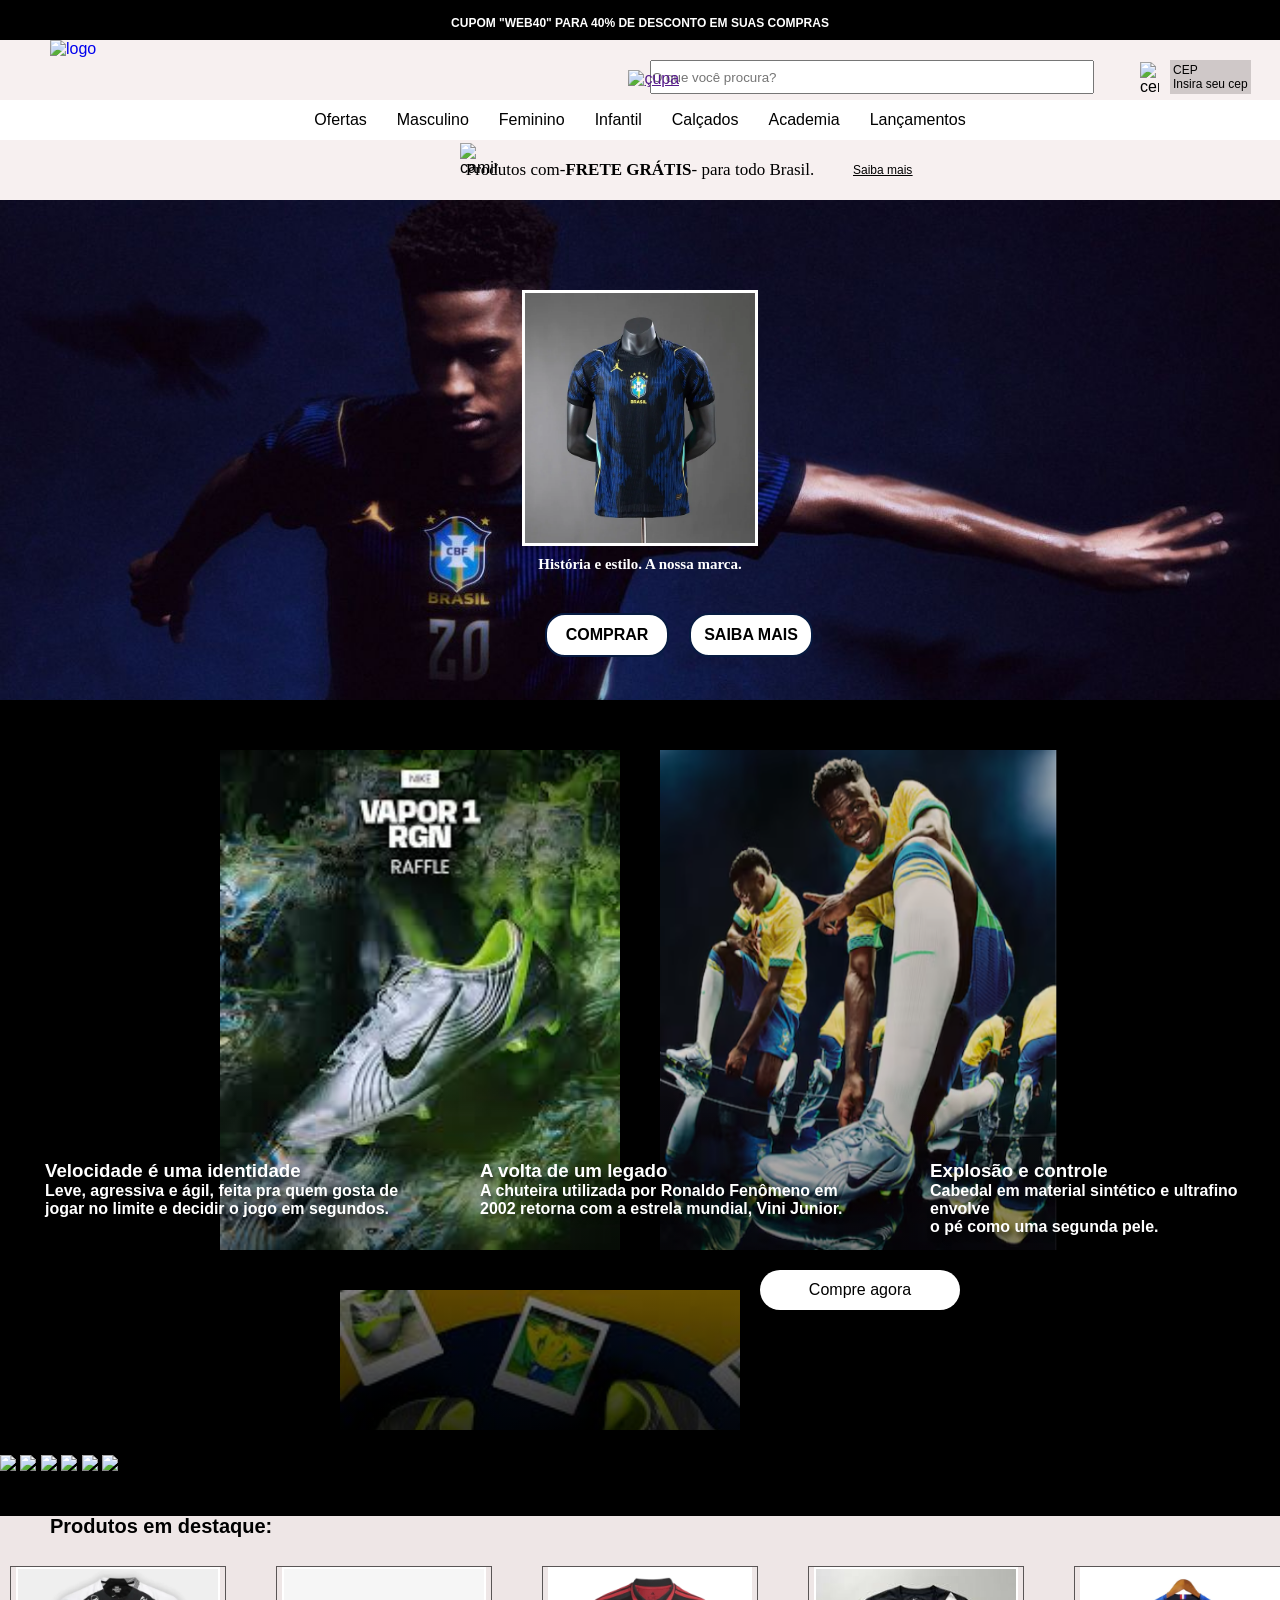
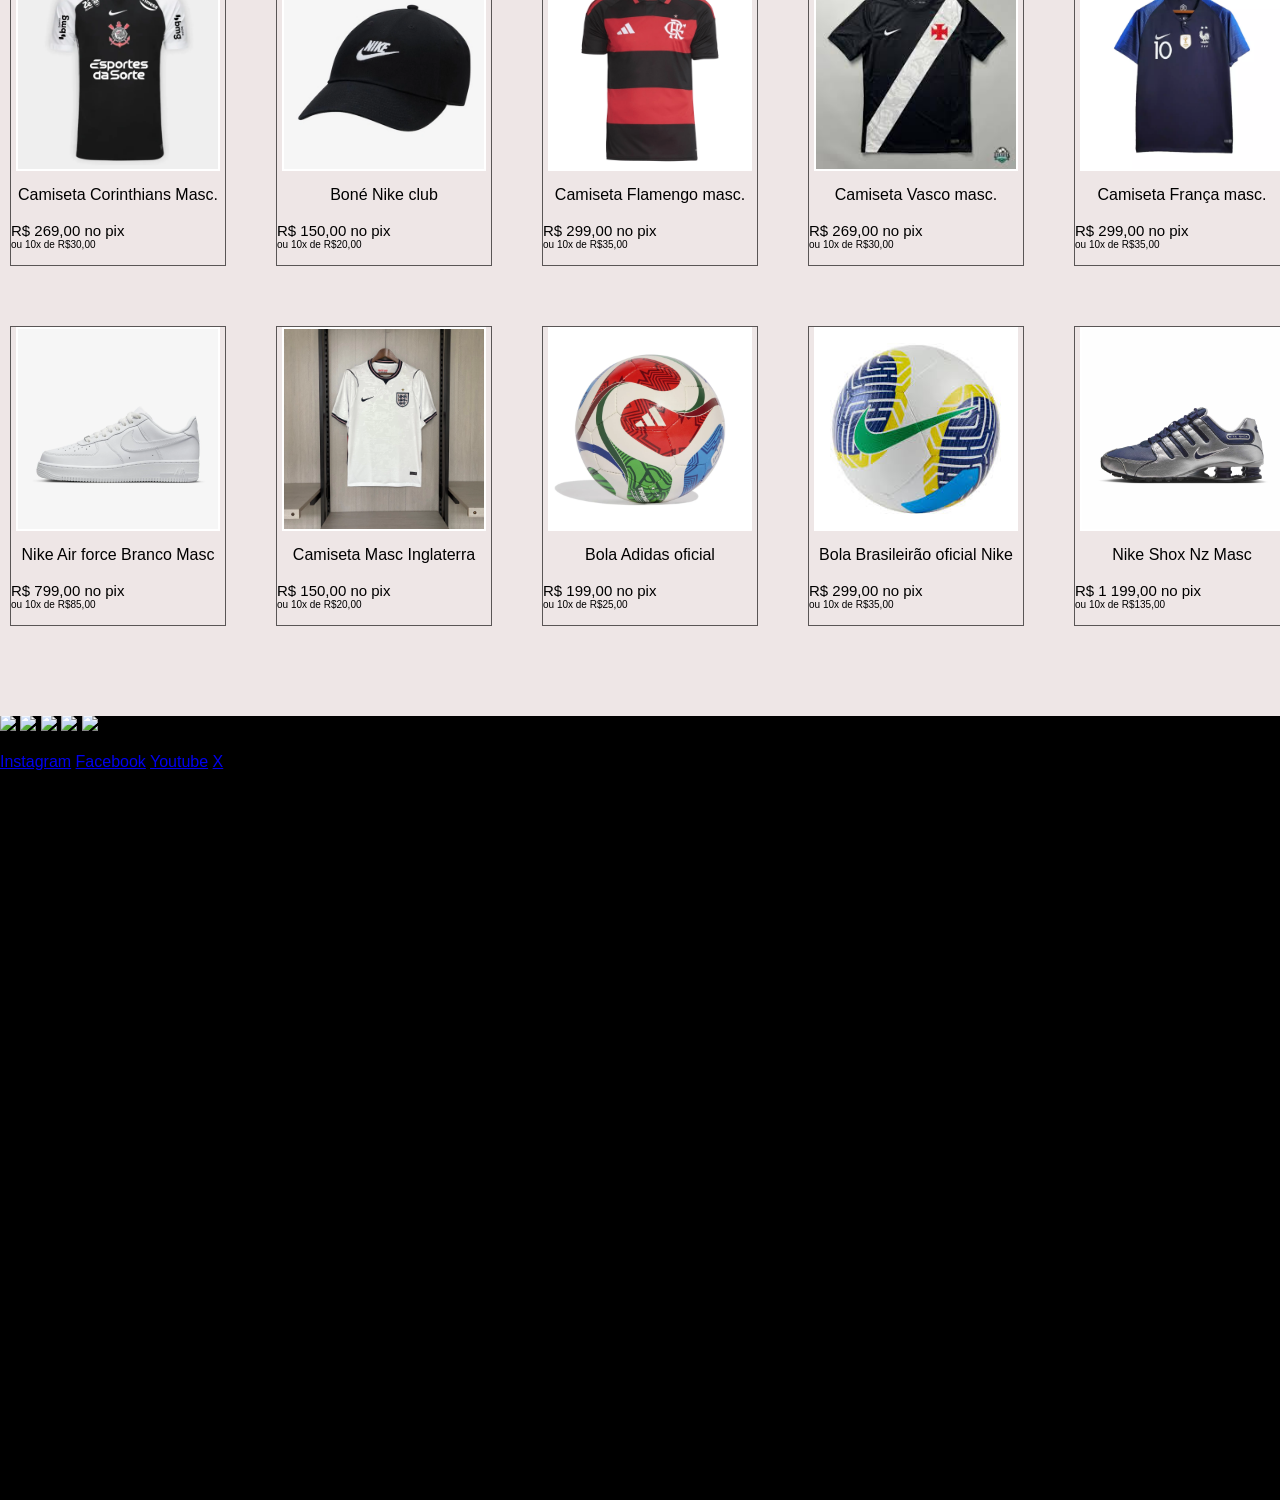
==== index.html @ 7b2856ed "index" ====
<!DOCTYPE html>
<html lang="pt-br">

<head>
    <meta charset="UTF-8">
    <meta name="viewport" content="width=device-width, initial-scale=1.0">
    <title>Loja.com</title>
    <link rel="stylesheet" href="css/menu.css">
    <link rel="shortcut icon" href="imagens/logomarca.png" type="image/png">
</head>

<body>
    <header>
        <div class="cabecalhopreto">
            <div class="cupom">
                <h1><b>CUPOM "WEB40" PARA 40% DE DESCONTO EM SUAS COMPRAS</b></h1>
            </div>

        </div>
        <div class="cabecalhobranco">
            <a href="menu.html"><img class="logo" src="imagens/logomarca_semfundo.png" alt="logo"></a>
            <input class="pesquisa" type="email" placeholder="O que você procura?" maxlength="30" required
                autocomplete="off">
            <a class="lupapesquisa" href="" target="_blank"><img class="lupa" src="../Site__Nike.html/imagens/lupa.png"
                    alt="çupa"></a>
            <img class="cep" src="../Site__Nike.html/imagens/localização.png" alt="cep">
            <div class="cep1">
                <p><a class="cep2" href="#" target=_blank>CEP</a></p>
                <p><a class="cep2" href="#" target=_blank>Insira seu cep</a></p>
            </div>
            <a href="#"><img class="brasil" src="../Site__Nike.html/imagens/brasilflag.png" alt="Brasilflag"></a>

        </div>
        <div class="menu">
            <div><a class="link1" href="#" target="_blank">Ofertas</a></div>
            <div><a class="link1" href="#" target="_blank">Masculino</a></div>
            <div><a class="link1" href="#" target="_blank">Feminino</a></div>
            <div><a class="link1" href="#" target="_blank">Infantil</a></div>
            <div><a class="link1" href="#" target="_blank">Calçados</a></div>
            <div><a class="link1" href="#" target="_blank">Academia</a></div>
            <div><a class="link1" href="#" target="_blank">Lançamentos</a></div>
        </div>
        <div class="publicidade">
            <img class="caminhao" src="../Site__Nike.html/imagens/caminhao.png" alt="caminhao">
            <div class="frete">Produtos com- <b>FRETE GRÁTIS</b>- para todo Brasil.</div>
            <div class="saibamais"><a class="saibamais1" href="#" target="_blank"><ins>Saiba mais</ins></a></div>
        </div>


    </header>

    <main class="meio">
        <div class="banner">
            <img class="camisabanner" src="imagens/camizaazul3.webp" alt="camisa azul">
            <div class="bannertexto"><b>História e estilo. A nossa marca.</b></div>
            <div class="capitalismo">
                <div class="comprar"><a class="linkcapitalismo" href="#" target="_blank"><b>COMPRAR</b></a></div>
                <div class="comprar"><a class="linkcapitalismo" href="#" target="_blank"><b>SAIBA MAIS</b></a></div>
            </div>
        </div>


        <div class="carrosel">
            <img class="chuteira" src="imagens/chuteira2.jfif">
            <div class="texto0">
                <h3><b>Velocidade é uma identidade</b></h3>
                <p><b>Leve, agressiva e ágil, feita pra quem gosta de</b></p>
                <p><b>jogar no limite e decidir o jogo em segundos.</b></p>
            </div>
            <img class="chuteira" src="imagens/chuteira1.png">
            <div class="texto1">
                <h3><b>A volta de um legado</b></h1>
                    <p><b>A chuteira utilizada por Ronaldo Fenômeno
                            em</b></p>
                    <p><b>2002 retorna com a estrela mundial, Vini Junior.</b></p>
            </div>
            <img class="chuteira" src="imagens/chuteira4.jfif"></img>
            <div class="texto2">
                <h3><b>Explosão e controle</b></h3>
                <p><b>Cabedal em material sintético e ultrafino envolve</b></p>
                <p><b>o pé como uma segunda pele.</b></p>
            </div>
            <a href="#">Compre agora</a>
        </div>
        <br>
        <p></p>
        <p></p>

        <div class="marcas">
            <h1><b>Suas marcas favoritas</b></h1>
            <div class="marcascarrosel">
                <a href="#"><img class="marca" src ="imagens/logopretonike.jpg"></a>
                <a href="#"><img class="marca" src = "imagens/logopretoadidas.png"></a>
                <a href="#"><img class="marca" src="imagens/logopretopuma.png"></a>
                <a href="#"><img class="marca" src="imagens/logopretonb.jpg"></a>
                <a href="#"><img class="marca" src ="imagens/logopretomizuno.jpg"></a>
                <a href="#"><img class="marca" src="imagens/logopretovans.webp"></a>
            </div>

        </div>
    


        <h4 class="h4">Produtos em destaque:</h4>c

        <div class="produtos">
            <div class="cartao1">
                <a href=#><img class="produtos1" src="imagens/timaaaaaaao.webp"></a>
                <p align="center">Camiseta Corinthians Masc.</p>
                <br>
                <p style="font-size:15px;"> R$ 269,00 no pix</p>
                <p style="font-size:10px;"> ou 10x de R$30,00</p>
            </div>
            <div class="cartao2">
                <a href="#"><img class="produtos1" src="imagens/bonenike.webp"></a>
                <p align="center">Boné Nike club</p>
                <br>
                <p style="font-size:15px;"> R$ 150,00 no pix</p>
                <p style="font-size:10px;"> ou 10x de R$20,00</p>
            </div>
            <div class="cartao3">
                <a href="#"><img class="produtos1" src="imagens/framengo.png"></a>
                <p align="center">Camiseta Flamengo masc.</p>
                <br>
                <p style="font-size:15px;"> R$ 299,00 no pix</p>
                <p style="font-size:10px;"> ou 10x de R$35,00</p>
            </div>
            <div class="cartao4">
                <a href="#"><img class="produtos1" src="imagens/vascooooo.jfif"></a>
                <p align="center">Camiseta Vasco masc.</p>
                <br>
                <p style="font-size:15px;"> R$ 269,00 no pix</p>
                <p style="font-size:10px;"> ou 10x de R$30,00</p>
            </div>
            <div class="cartao5">
                <a href="#"><img class="produtos1" src="imagens/camisafrança.webp"></a>
                <p align="center">Camiseta França masc.</p>
                <br>
                <p style="font-size:15px;"> R$ 299,00 no pix</p>
                <p style="font-size:10px;"> ou 10x de R$35,00</p>
            </div>
        </div>
        <div class="produtoss">
            <div class="cartao6">
                <a href="#"><img class="produtos1" src="imagens/airforcenike.webp"></a>
                <p align="center">Nike Air force Branco Masc</p>
                <br>
                <p style="font-size:15px;"> R$ 799,00 no pix</p>
                <p style="font-size:10px;"> ou 10x de R$85,00 </p>
            </div>
            <div class="cartao7">
                <a href="#"><img class="produtos1" src="imagens/camisainglaterra.webp"></a>
                <p align="center">Camiseta Masc Inglaterra</p>
                <br>
                <p style="font-size:15px;"> R$ 150,00 no pix</p>
                <p style="font-size:10px;"> ou 10x de R$20,00 </p>
            </div>
            <div class="cartao8">
                <a href="#"><img class="produtos1" src="imagens/bolacopa.webp"></a>
                <p align="center">Bola Adidas oficial</p>
                <br>
                <p style="font-size:15px;"> R$ 199,00 no pix</p>
                <p style="font-size:10px;"> ou 10x de R$25,00 </p>
            </div>
            <div class="cartao9">
                <a href="#"><img class="produtos1" src="imagens/boladanike.jfif"></a>
                <p align="center">Bola Brasileirão oficial Nike</p>
                <br>
                <p style="font-size:15px;"> R$ 299,00 no pix</p>
                <p style="font-size:10px;"> ou 10x de R$35,00 </p>
            </div>
            <div class="cartao10">
                <a href="#"><img class="produtos1" src="imagens/nikeshoxnz.avif"></a>
                <p align="center">Nike Shox Nz Masc</p>
                <br>
                <p style="font-size:15px;"> R$ 1 199,00 no pix</p>
                <p style="font-size:10px;"> ou 10x de R$135,00 </p>
            </div>
        </div>
    </main>
    <footer class="rodape">
        <div class="suporte">
            <h3>Suporte</h3>
            <h5>Dúvidas gerais</h5>
            <h5>Devoluções</h5>
            <h5>Acompanhe seu pedido</h5>
            <h5>Fale conosco</h5>
            <h5>Mapa do site</h5>
        </div>
        <div class="cartoes">
            <h4>Formas de pagamento</h4>
            <div class="bandeiras">
                <img class="bandeira" src="https://assets.b9.com.br/wp-content/uploads/2019/01/mastercard-2019.jpg">
                <img class="bandeira" src="https://www.mobills.com.br/blog/wp-content/uploads/2022/06/logo-da-bandeira-visa.jpg">
                <img class="bandeira" src="https://media.elo.com.br/strapi-hml/monochromatic_brand_black_desk_0fb338e43a.png">
                <img class="bandeira" src="https://upload.wikimedia.org/wikipedia/commons/8/89/Hipercard_logo.svg">
                <img class="bandeira" src="https://www.maquinadecartao.com/img/1/pix-logo-bandeira-de-maquininha-de-cartao-david-tech.webp">
            </div>
            <div class="sociais">
                <h4>Nos acompanhe!</h4>
                <a href="#" target="_blank">Instagram</a>
                <a href="#" target="_blank">Facebook</a>
                <a href="#" target="_blank">Youtube</a>
                <a href="#" target="_blank">X</a>
            </div>
        </div>
    </footer>
    <script src="js/menu.js"></script>
</body>

</html>
---- css/menu.css ----
*{
    margin:0px;
    padding:0px;
    box-sizing: 0px;
   }

body {
    font-family: Arial, Helvetica, sans-serif;
    overflow-x: hidden;
    
}
@media screen and (min-width:600px){
    .cabecalhopreto{
    position: relative;
    background-color: black;
    height: 40px;
}
.cupom{
    position: relative;
    color: white;
    font-size: 6px;
    display: flex;
    align-items: center;
    justify-content: center;
    top:15.5px

    
}
.cabecalhobranco{
    position: relative;
    background-color: rgb(247, 240, 240);
    height: 60px;
}
.logo {
    position: absolute;
    width:5%;
    height:120%;
    left:50px;
}
.lupa{
    position:relative;
    width: 1%;
    height:25%;
    top:22px;
    left:180px;
}
.pesquisa{
    position: relative;
    left:650px;
    height: 30px;
    width: 440px;
    top:20px;
    
}
.cep{
    position:absolute;
    width: 1.5%;
    height:50%;
    left:1140px;
    top:22px;
}
.cep1{
    position:absolute;
    font-size:12px;
    left:1170px;
    top:20px;
    padding: 3px;
    background-color:rgb(207, 200, 200);
}
.cep2{
    color:black;
    text-decoration: none;
}
.cep2:hover{
    color:red
}
.brasil{
    position: absolute;
    width: 2%;
    height: 30%;
    left:1300px;
    top:25px;

}
.pesquisa1{
    position: relative;
    left:490px;
    top:20px;
    text-decoration: none;
    color:gray;
}
.menu{
    position: relative;
    background-color: white;
    height:40px;
    display: flex;
    flex-direction: row;
    flex-wrap: wrap;
    justify-content: center;
    align-items: center;
}
.link1{
    margin: 10px;
    padding: 5px;
    
    color: black;
    text-decoration: none;

}
.link1:hover{
    background-color: rgb(204, 193, 193);
    color:rgb(245, 9, 9)


}
.publicidade{
    position: relative;
    background-color: rgb(247, 240, 240);
    height:60px;  
    
}
.caminhao{
    position: absolute;
    width: 3%;
    height:90%;
    left: 460px;
    top:3px
}
.frete{
    position: relative;
    display: flex;
    justify-content: center;
    align-items: center;
    font-size:17px;
    font-family: 'Times New Roman', Times, serif;
    top:20px;
}
.saibamais{
    position: relative;
    left:853px;
    top:3px;
    font-size:12px;
    color: black;
}
.saibamais1{
    color:black;
}
.meio{
    background-color: black;
    position: relative;
    height:2000px;
}
.banner{
    position: relative;
    height: 500px;
    background-image: url("../imagens/camisa.jfif");
    background-repeat: no-repeat;
    background-size: cover;
    background-attachment: inherit;
}
.camisabanner{
    position: relative;
    width: 18%;
    height:50%;
    display: flex;
    margin: 0% auto;
    justify-content: center;
    align-items: center;
    top:90px;
    border: 3px solid rgb(255, 255, 255);

}
.bannertexto{
    position: relative;
    margin: 0% auto;
    color: white;
    font-family:'Times New Roman', Times, serif;
    display: flex;
    justify-content: center;
    align-items: center;
    font-size: 15px;
    top:100px;
}
.capitalismo{
    display: flex;
    flex-direction: row;
}
.comprar{
    position: relative;
    background-color: white;
    width: 100px;
    height:20px;
    padding: 10px;
    margin: 10px;
    left:535px;
    top:130px;
    display:flex;
    flex-direction: row;
    align-items: center;
    justify-content: center;
    border:2px solid rgb(7, 27, 65);
    border-radius: 20px;

}
.linkcapitalismo{
    text-decoration: none;
    color:black
}
.linkcapitalismo:hover {
    color: blue;
}
.rodape{
    height:900px;
    background-color: black;
}
.carrosel{
    position: relative;
    display: flex;
    flex-wrap: wrap;
    justify-content: center;
    top:30px;
    background-color: rgb(0, 0, 0);
    overflow: hidden;
    height:700px;
    
}
.chuteira{
    position: relative;
    width:400px;
    height:500px;
    margin:20px;
    display: block;
}
.carrosel a{
    position: relative;
    display: flex;
    justify-content: center;
    background-color: white;
    z-index: 2;
    color:black;
    border-radius: 20px;
    align-items: center;
    border: 10px;
    height:40px;
    text-decoration: none;
    width:200px;
}
.carrosel a:hover{
    color:blue;
    align-items: center;
}
.carrosel::after{
    content: "";
    position: absolute;
    left: 0;
    bottom: 0;
    width: 100%;
    height:50%;
    background: linear-gradient(
        to top,
        rgba(0,0,0,0.8),
        rgba(0,0,0,0)

    );
    z-index: 1;
}
   
.texto0{
    position: absolute;
    left:45px;
    top:430px;
    color:white;
    text-shadow: 2px 5px 5px rgba(0,0,0,0.7);
    z-index: 2;
}

.texto1{
    position: absolute;
    left:480px;
    top:430px;
    color: white;
    text-shadow: 2px 5px 5px rgba(0, 0, 0, 0.7);
    z-index: 2;
}
.texto2{
    position: absolute;
    left:930px;
    top:430px;
    color:white;
    text-shadow: 2px 5px 5px rgba(0,0,0,0.7);
    z-index: 2;
}
.produtos{
    background-color: rgb(238, 230, 230);
    position: relative;
    color: rgb(0, 0, 0);
    height: 400px;
}
.produtos{
    position: relative;
    display: flex;
    flex-wrap: wrap;
    justify-content: center;
    overflow: hidden;
}
.cartao1{
    position: relative;
    top:50px;
    border:1px solid rgb(90, 86, 86);
    height:300px;
    padding-top: 5px;
    margin-top: 0;
    box-sizing: border-box;
    left:-90px;
}
.produtos1{
    position: relative;
    display: block;
    width:200px;
    height:200px;
    margin:30px;
    top:-10px;
    border:2px solid white;
    margin: 5px;
}

.cartao2{
    position: relative;
    top:50px;
    border:1px solid rgb(90, 86, 86);
    height:300px;
    padding-top: 5px;
    margin-top: 0;
    box-sizing: border-box;
    left:-40px;
}

.cartao3{
    position: relative;
    top:50px;
    border:1px solid rgb(90, 86, 86);
    height:300px;
    padding-top: 5px;
    margin-top: 0;
    box-sizing: border-box;
    left:10px;
}

.cartao4{
    position: relative;
    top:50px;
    border:1px solid rgb(90, 86, 86);
    height:300px;
    padding-top: 5px;
    margin-top: 0;
    box-sizing: border-box;
    left:60px;
}

}
.cartao5{
    position: relative;
    top:50px;
    border:1px solid rgb(90, 86, 86);
    height:300px;
    padding-top: 5px;
    margin-top: 0;
    box-sizing: border-box;
    left:110px;
}

.produtoss{
    background-color: rgb(238, 230, 230);
    position: relative;
    color: rgb(0, 0, 0);
    height: 400px;
}
.produtoss{
    position: relative;
    display: flex;
    flex-wrap: wrap;
    justify-content: center;
    overflow: hidden;
}
.cartao6{
    position: relative;
    top:470px;
    border:1px solid rgb(90, 86, 86);
    height:300px;
    padding-top: 5px;
    margin-top: 0;
    box-sizing: border-box;
    left:-90px;
    top:10px;
}
.cartao7{
    position: relative;
    top:470px;
    border:1px solid rgb(90, 86, 86);
    height:300px;
    padding-top: 5px;
    margin-top: 0;
    box-sizing: border-box;
    left:-40px;
    top:10px;
}
.cartao8{
    position: relative;
    top:470px;
    border:1px solid rgb(90, 86, 86);
    height:300px;
    padding-top: 5px;
    margin-top: 0;
    box-sizing: border-box;
    left:10px;
    top:10px;
}
.cartao9{
    position: relative;
    top:470px;
    border:1px solid rgb(90, 86, 86);
    height:300px;
    padding-top: 5px;
    margin-top: 0;
    box-sizing: border-box;
    left:60px;
    top:10px;
}
.cartao10{
    position: relative;
    top:470px;
    border:1px solid rgb(90, 86, 86);
    height:300px;
    padding-top: 5px;
    margin-top: 0;
    box-sizing: border-box;
    left:110px;
    top:10px;
}


.h4{
    color:rgb(0, 0, 0);
    position: relative;
    left:50px;
    top:40px;
    z-index: 2;
    font-family: Arial, Helvetica, sans-serif;
    font-size:20px;
}
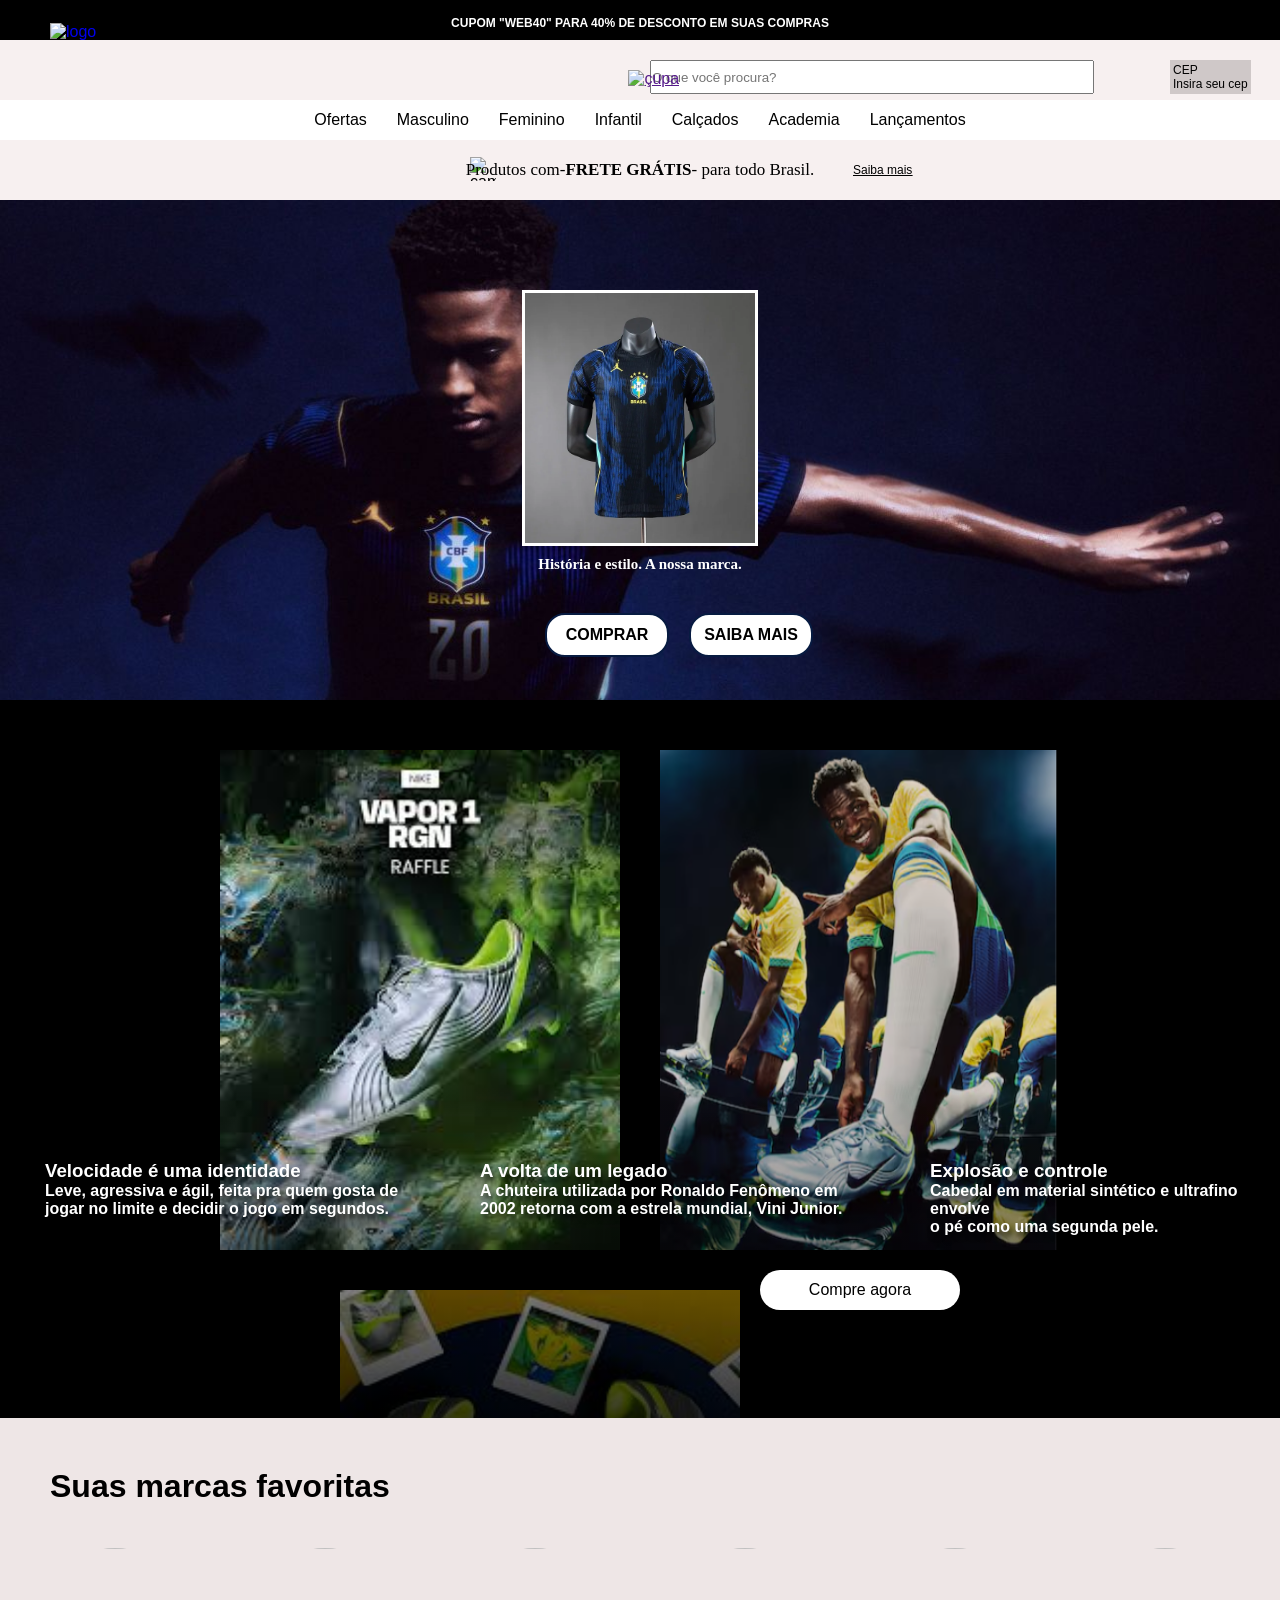
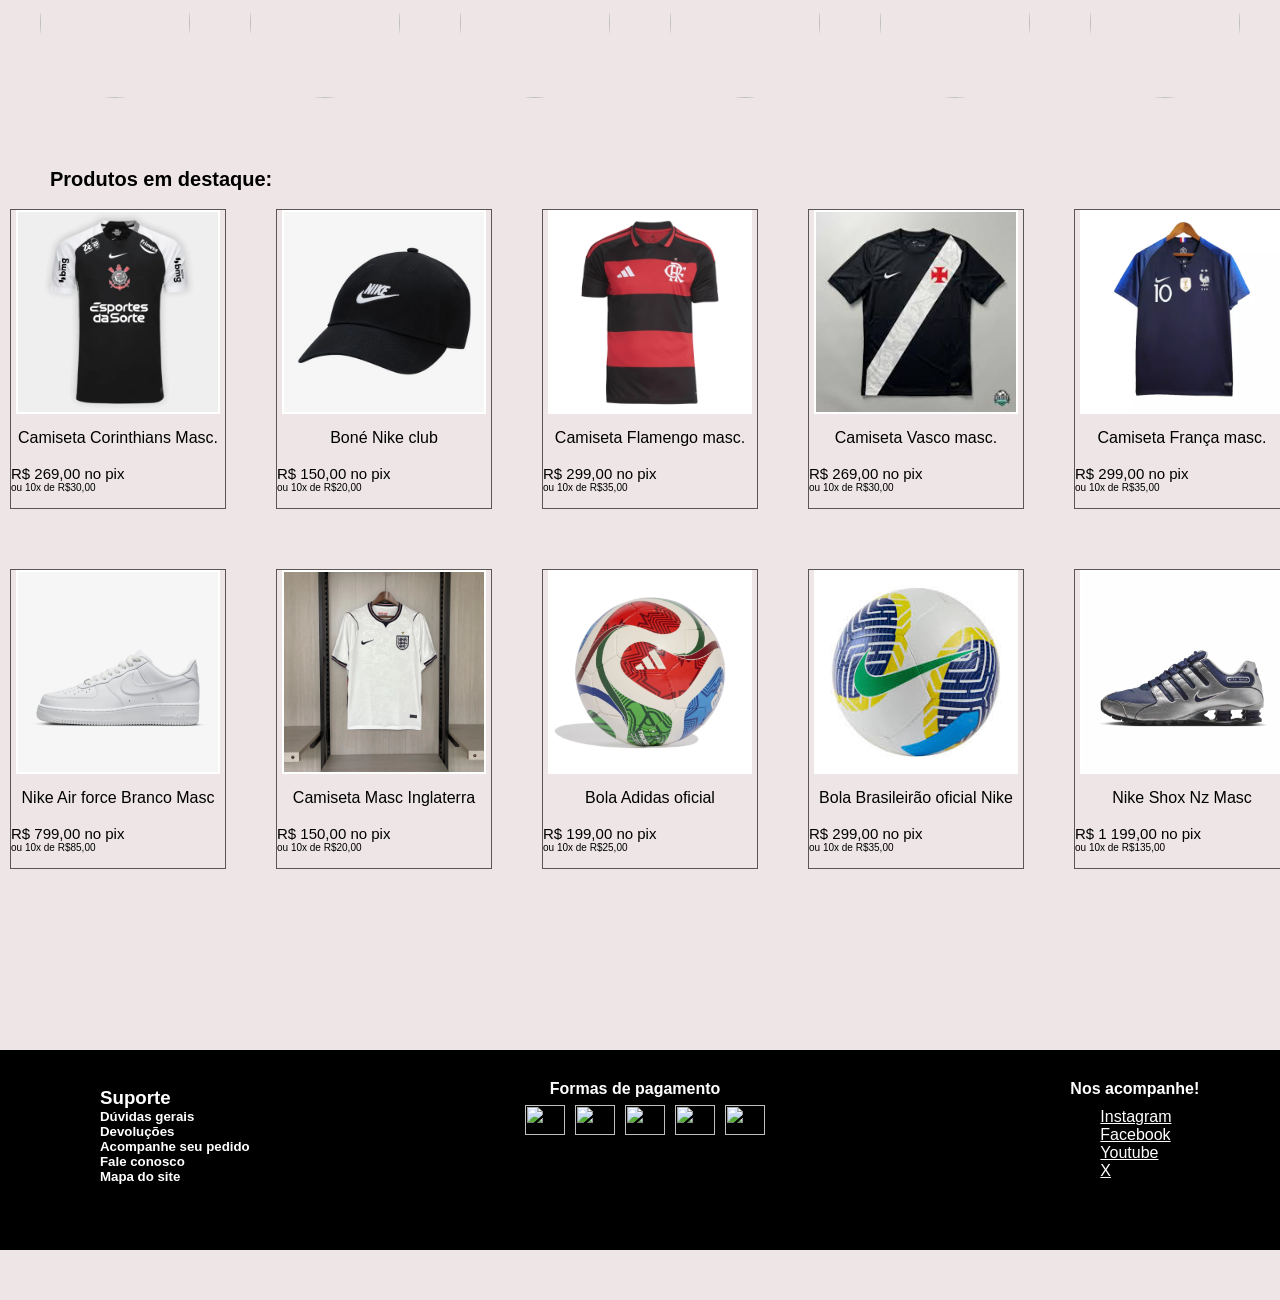
==== commit 7608670b: "finalizações" ====
--- a/index.html
+++ b/index.html
@@ -21,14 +21,14 @@
             <a href="menu.html"><img class="logo" src="imagens/logomarca_semfundo.png" alt="logo"></a>
             <input class="pesquisa" type="email" placeholder="O que você procura?" maxlength="30" required
                 autocomplete="off">
-            <a class="lupapesquisa" href="" target="_blank"><img class="lupa" src="../Site__Nike.html/imagens/lupa.png"
+            <a class="lupapesquisa" href="" target="_blank"><img class="lupa" src="https://cdn-icons-png.flaticon.com/512/3183/3183361.png"
                     alt="çupa"></a>
-            <img class="cep" src="../Site__Nike.html/imagens/localização.png" alt="cep">
+            
             <div class="cep1">
                 <p><a class="cep2" href="#" target=_blank>CEP</a></p>
                 <p><a class="cep2" href="#" target=_blank>Insira seu cep</a></p>
             </div>
-            <a href="#"><img class="brasil" src="../Site__Nike.html/imagens/brasilflag.png" alt="Brasilflag"></a>
+            <a href="#"><img class="brasil" src="https://cdn-icons-png.flaticon.com/512/2151/2151295.png" alt="Brasilflag"></a>
 
         </div>
         <div class="menu">
@@ -41,7 +41,7 @@
             <div><a class="link1" href="#" target="_blank">Lançamentos</a></div>
         </div>
         <div class="publicidade">
-            <img class="caminhao" src="../Site__Nike.html/imagens/caminhao.png" alt="caminhao">
+            <img class="caminhao" src="https://cdn-icons-png.flaticon.com/512/691/691038.png" alt="caminhao">
             <div class="frete">Produtos com- <b>FRETE GRÁTIS</b>- para todo Brasil.</div>
             <div class="saibamais"><a class="saibamais1" href="#" target="_blank"><ins>Saiba mais</ins></a></div>
         </div>
--- a/css/menu.css
+++ b/css/menu.css
@@ -7,6 +7,7 @@
 body {
     font-family: Arial, Helvetica, sans-serif;
     overflow-x: hidden;
+    background-color: rgb(238, 230, 230) ;
     
 }
 @media screen and (min-width:600px){
@@ -24,7 +25,6 @@
     justify-content: center;
     top:15.5px
 
-    
 }
 .cabecalhobranco{
     position: relative;
@@ -33,9 +33,10 @@
 }
 .logo {
     position: absolute;
-    width:5%;
-    height:120%;
+    width:9%;
+    height:160%;
     left:50px;
+    top:-17px;
 }
 .lupa{
     position:relative;
@@ -55,9 +56,9 @@
 .cep{
     position:absolute;
     width: 1.5%;
-    height:50%;
-    left:1140px;
-    top:22px;
+    height:36%;
+    left:1143px;
+    top:24px;
 }
 .cep1{
     position:absolute;
@@ -76,10 +77,10 @@
 }
 .brasil{
     position: absolute;
-    width: 2%;
-    height: 30%;
-    left:1300px;
-    top:25px;
+    width: 2.5%;
+    height: 60%;
+    left:1290px;
+    top:20px;
 
 }
 .pesquisa1{
@@ -121,10 +122,10 @@
 }
 .caminhao{
     position: absolute;
-    width: 3%;
-    height:90%;
-    left: 460px;
-    top:3px
+    width: 2%;
+    height:40%;
+    left: 470px;
+    top:17px
 }
 .frete{
     position: relative;
@@ -148,7 +149,7 @@
 .meio{
     background-color: black;
     position: relative;
-    height:2000px;
+    height:1450px;
 }
 .banner{
     position: relative;
@@ -209,10 +210,7 @@
 .linkcapitalismo:hover {
     color: blue;
 }
-.rodape{
-    height:900px;
-    background-color: black;
-}
+
 .carrosel{
     position: relative;
     display: flex;
@@ -290,11 +288,42 @@
     text-shadow: 2px 5px 5px rgba(0,0,0,0.7);
     z-index: 2;
 }
+.marcas{
+    position: relative;
+    height: 350px;
+    background-color: rgb(238, 230, 230);
+    z-index: 2;
+}
+.marcas h1{
+    position: absolute;
+    left:50px;
+    top:50px;
+    font-family: 'Gill Sans', 'Gill Sans MT', Calibri, 'Trebuchet MS', sans-serif;
+}
+.marcascarrosel{
+    position: relative;
+    display: flex;
+    justify-content: center;
+    align-items: center;
+    top:100px;
+}
+.marca{
+    width:150px;
+    height:150px;
+    margin:30px;
+    border-radius: 100px;
+}
+
+
+
+
+
 .produtos{
     background-color: rgb(238, 230, 230);
     position: relative;
     color: rgb(0, 0, 0);
     height: 400px;
+    top: -50px;
 }
 .produtos{
     position: relative;
@@ -381,6 +410,7 @@
     flex-wrap: wrap;
     justify-content: center;
     overflow: hidden;
+    top:-50px;
 }
 .cartao6{
     position: relative;
@@ -443,11 +473,63 @@
     color:rgb(0, 0, 0);
     position: relative;
     left:50px;
-    top:40px;
+    top:0px;
     z-index: 2;
     font-family: Arial, Helvetica, sans-serif;
     font-size:20px;
 }
-
+.rodape{
+    position: relative;
+    height:200px;
+    background-color: black;
+    top:1000px;
+    z-index: 3;
+    display: flex;
+}
+.suporte{
+    position: relative;
+    z-index: 3;
+    color: white;
+    top:37px;
+    left:100px;
+}
+.cartoes{
+    position: relative;
+    display: flex;
+    color:white
+}
+.cartoes h4{
+    position: relative;
+    left:400px;
+    top:30px;
+}
+.bandeiras{
+    position: relative;
+    display: flex;
+    left:200px;
+    top:50px;
+    
+
+
+}
+.bandeira{
+    
+    width: 40px;
+    height: 30px;
+    left:900px;
+    margin:5px;
+}
+.sociais{
+    position: relative;
+    left:100px;
+    color:white
+}
+.sociais a {
+    position: relative;
+    left:430px;
+    top:40px;
+    color:white;
+    display: block;
+}
 
    
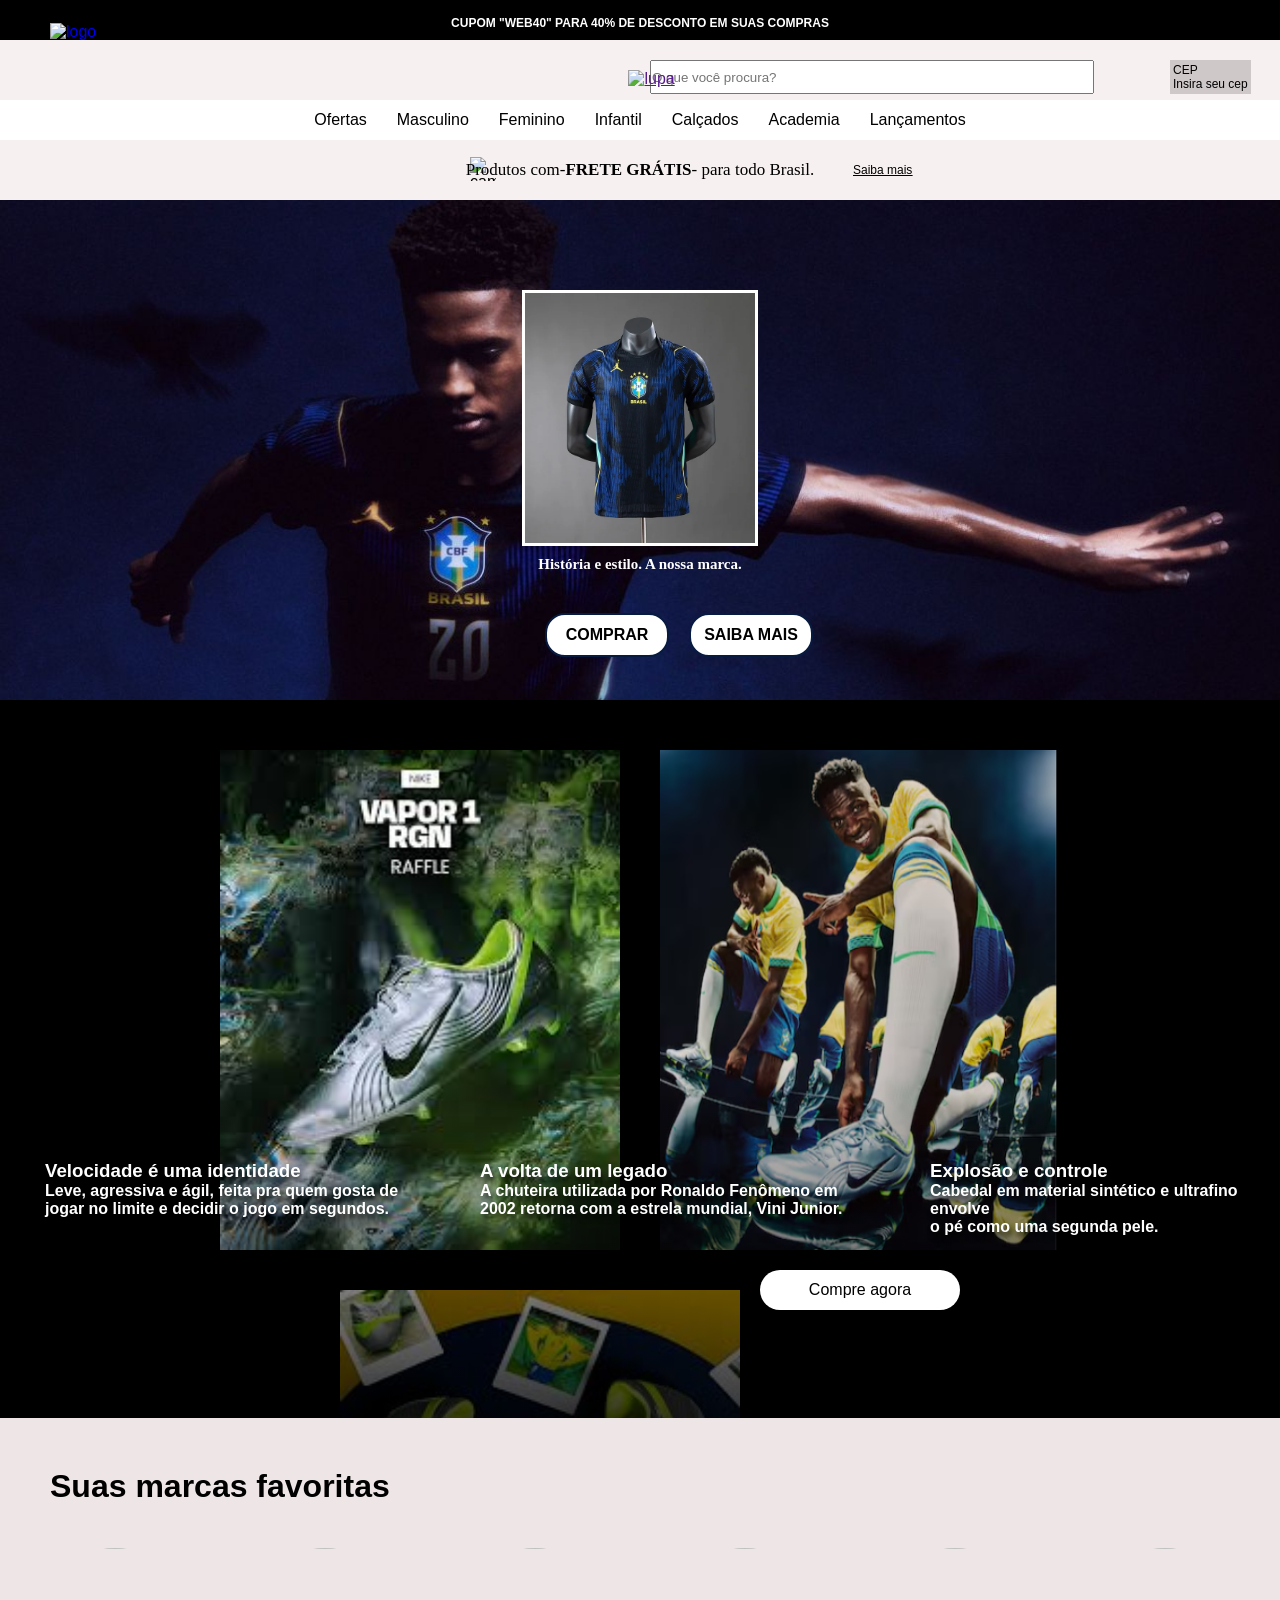
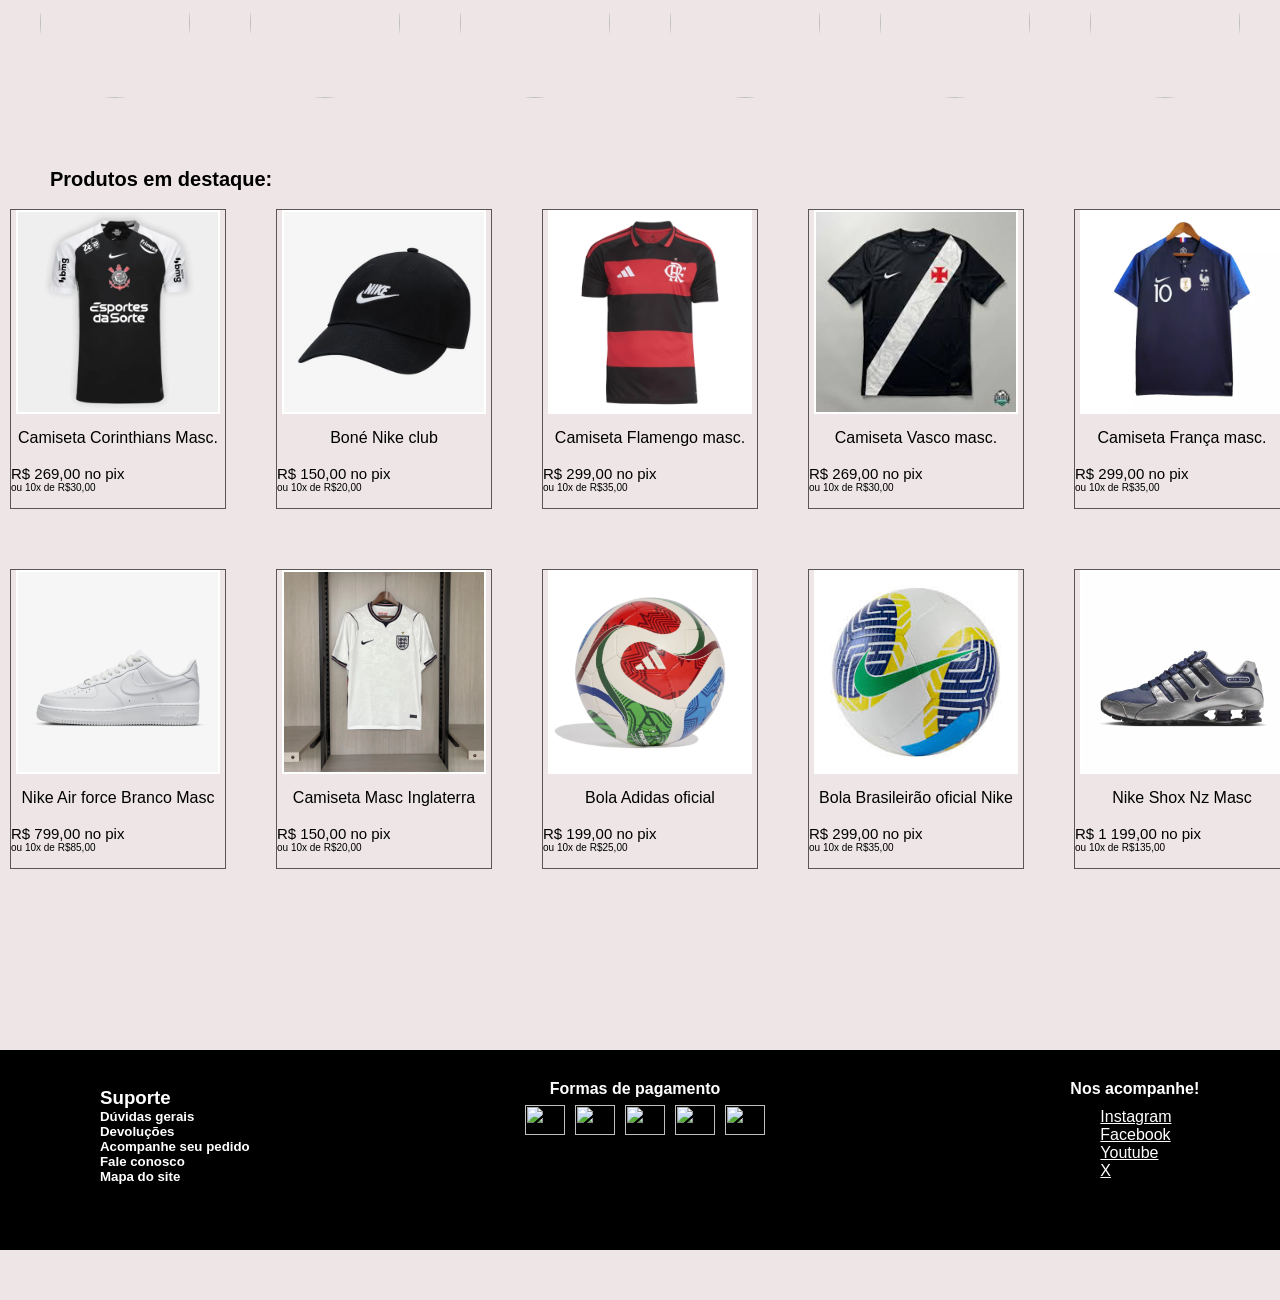
==== commit 2400044e: "ajustes android" ====
--- a/index.html
+++ b/index.html
@@ -20,9 +20,8 @@
         <div class="cabecalhobranco">
             <a href="menu.html"><img class="logo" src="imagens/logomarca_semfundo.png" alt="logo"></a>
             <input class="pesquisa" type="email" placeholder="O que você procura?" maxlength="30" required
-                autocomplete="off">
-            <a class="lupapesquisa" href="" target="_blank"><img class="lupa" src="https://cdn-icons-png.flaticon.com/512/3183/3183361.png"
-                    alt="çupa"></a>
+            autocomplete="off">
+            <a class="lupapesquisa" href="" target="_blank"><img class="lupa" src="https://cdn-icons-png.flaticon.com/512/3183/3183361.png" alt="lupa"></a>
             
             <div class="cep1">
                 <p><a class="cep2" href="#" target=_blank>CEP</a></p>
--- a/css/menu.css
+++ b/css/menu.css
@@ -532,4 +532,545 @@
     display: block;
 }
 
+
+@media screen and (max-width:450px){
+    body{
+        
+    }
+    .cabecalhopreto{
+    position: relative;
+    background-color: black;
+    height: 25px;
+}
+.cupom{
+    position: relative;
+    color: white;
+    font-size: 3px;
+    display: flex;
+    align-items: center;
+    justify-content: center;
+    top:9.5px
+
+}
+.cabecalhobranco{
+    position: relative;
+    background-color: rgb(247, 240, 240);
+    height: 50px;
+    width:12px;
+    
+}
+.logo {
+    position: relative;
+    width:60px;
+    height:100px;
+    left:0px;
+    top:-25px;
+    z-index: 3;
+}
+.lupapesquisa{
+    position:relative;
+    width: 1%;
+    height:5%;
+    top:-105px;
+    left:130px;
+    z-index: 3;
+}
+.lupapesquisa img{
+    width:15px;
+    height:15px;
+}
+.pesquisa{
+    position: relative;
+    left:150px;
+    height: 10px;
+    width: 140px;
+    top:-90px;
+    z-index: 3;
+
+}
+.cep{
+    position:absolute;
+    width: 1.5%;
+    height:36%;
+    left:1143px;
+    top:24px;
+}
+.cep1{
+    position:absolute;
+    font-size:12px;
+    left:1170px;
+    top:20px;
+    padding: 3px;
+    background-color:rgb(207, 200, 200);
+}
+.cep2{
+    color:black;
+    text-decoration: none;
+}
+.cep2:hover{
+    color:red
+}
+.brasil{
+    position: absolute;
+    width: 2.5%;
+    height: 60%;
+    left:1290px;
+    top:20px;
+
+}
+.pesquisa1{
+    position: relative;
+    left:490px;
+    top:20px;
+    text-decoration: none;
+    color:gray;
+}
+.menu{
+    position: relative;
+    background-color: white;
+    height:30px;
+    display: flex;
+    flex-direction: row;
+    flex-wrap: wrap;
+    justify-content: center;
+    align-items: center;
+    font-size:11px;
+    margin:1px;
+
+}
+.link1{
+    margin: 1px;
+    padding: 5px;
+    color: black;
+    text-decoration: none;
+    
+
+}
+.link1:hover{
+    background-color: rgb(204, 193, 193);
+    color:rgb(245, 9, 9)
+
+
+}
+.publicidade{
+    position: relative;
+    background-color: rgb(247, 240, 240);
+    height:47px;  
+    
+}
+.caminhao{
+    position: absolute;
+    width: 2%;
+    height:40%;
+    left: 470px;
+    top:17px
+}
+.frete{
+    position: relative;
+    display: flex;
+    justify-content: center;
+    align-items: center;
+    font-size:12px;
+    font-family: 'Times New Roman', Times, serif;
+    top:15px;
+}
+.saibamais{
+    position: relative;
+    left:853px;
+    top:3px;
+    font-size:12px;
+    color: black;
+}
+.saibamais1{
+    color:black;
+}
+.meio{
+    background-color: black;
+    position: relative;
+    height:1450px;
+}
+.banner{
+    position: relative;
+    height: 300px;
+    background-image: url("../imagens/camisa.jfif");
+    background-repeat: no-repeat;
+    background-size: cover;
+    background-attachment: inherit;
+}
+.camisabanner{
+    position: relative;
+    width: 28%;
+    height:40%;
+    display: flex;
+    margin: 0% auto;
+    justify-content: center;
+    align-items: center;
+    top:90px;
+    border: 3px solid rgb(255, 255, 255);
+
+}
+.bannertexto{
+    position: relative;
+    margin: 0% auto;
+    color: white;
+    font-family:'Times New Roman', Times, serif;
+    display: flex;
+    justify-content: center;
+    align-items: center;
+    font-size: 10px;
+    top:100px;
+}
+.capitalismo{
+    display: flex;
+    flex-direction: row;
+}
+.comprar{
+    position: relative;
+    background-color: white;
+    width: 60px;
+    height:5px;
+    padding: 10px;
+    margin: 5px;
+    left:128px;
+    top:110px;
+    display:flex;
+    flex-direction: row;
+    align-items: center;
+    justify-content: center;
+    border:2px solid rgb(7, 27, 65);
+    border-radius: 20px;
+    z-index: 2;
+    font-size:10px;
+
+}
+.linkcapitalismo{
+    text-decoration: none;
+    color:black
+}
+.linkcapitalismo:hover {
+    color: blue;
+}
+
+.carrosel{
+    position: relative;
+    display: flex;
+    flex-wrap: wrap;
+    justify-content: center;
+    top:30px;
+    background-color: rgb(0, 0, 0);
+    overflow: hidden;
+    height:700px;
+    
+}
+.chuteira{
+    position: relative;
+    width:250px;
+    height:300px;
+    margin:20px;
+    display: block;
+    z-index: 3;
+    top:50px;
+}
+.carrosel a{
+    position: relative;
+    display: flex;
+    justify-content: center;
+    background-color: white;
+    z-index: 2;
+    color:black;
+    border-radius: 20px;
+    align-items: center;
+    border: 10px;
+    height:40px;
+    text-decoration: none;
+    width:200px;
+}
+.carrosel a:hover{
+    color:blue;
+    align-items: center;
+}
+.carrosel::after{
+    content: "";
+    position: absolute;
+    left: 0;
+    bottom: 0;
+    width: 100%;
+    height:50%;
+    background: linear-gradient(
+        to top,
+        rgba(0,0,0,0.8),
+        rgba(0,0,0,0)
+
+    );
+    z-index: 1;
+}
+   
+.texto0{
+    position: absolute;
+    left:45px;
+    top:430px;
+    color:white;
+    text-shadow: 2px 5px 5px rgba(0,0,0,0.7);
+    z-index: 2;
+}
+
+.texto1{
+    position: absolute;
+    left:480px;
+    top:430px;
+    color: white;
+    text-shadow: 2px 5px 5px rgba(0, 0, 0, 0.7);
+    z-index: 2;
+}
+.texto2{
+    position: absolute;
+    left:930px;
+    top:430px;
+    color:white;
+    text-shadow: 2px 5px 5px rgba(0,0,0,0.7);
+    z-index: 2;
+}
+.marcas{
+    position: relative;
+    height: 350px;
+    background-color: rgb(238, 230, 230);
+    z-index: 2;
+}
+.marcas h1{
+    position: absolute;
+    left:50px;
+    top:50px;
+    font-family: 'Gill Sans', 'Gill Sans MT', Calibri, 'Trebuchet MS', sans-serif;
+}
+.marcascarrosel{
+    position: relative;
+    display: flex;
+    justify-content: center;
+    align-items: center;
+    top:100px;
+}
+.marca{
+    width:150px;
+    height:150px;
+    margin:30px;
+    border-radius: 100px;
+}
+
+
+
+
+
+.produtos{
+    background-color: rgb(238, 230, 230);
+    position: relative;
+    color: rgb(0, 0, 0);
+    height: 400px;
+    top: -50px;
+}
+.produtos{
+    position: relative;
+    display: flex;
+    flex-wrap: wrap;
+    justify-content: center;
+    overflow: hidden;
+}
+.cartao1{
+    position: relative;
+    top:50px;
+    border:1px solid rgb(90, 86, 86);
+    height:300px;
+    padding-top: 5px;
+    margin-top: 0;
+    box-sizing: border-box;
+    left:-90px;
+}
+.produtos1{
+    position: relative;
+    display: block;
+    width:200px;
+    height:200px;
+    margin:30px;
+    top:-10px;
+    border:2px solid white;
+    margin: 5px;
+}
+
+.cartao2{
+    position: relative;
+    top:50px;
+    border:1px solid rgb(90, 86, 86);
+    height:300px;
+    padding-top: 5px;
+    margin-top: 0;
+    box-sizing: border-box;
+    left:-40px;
+}
+
+.cartao3{
+    position: relative;
+    top:50px;
+    border:1px solid rgb(90, 86, 86);
+    height:300px;
+    padding-top: 5px;
+    margin-top: 0;
+    box-sizing: border-box;
+    left:10px;
+}
+
+.cartao4{
+    position: relative;
+    top:50px;
+    border:1px solid rgb(90, 86, 86);
+    height:300px;
+    padding-top: 5px;
+    margin-top: 0;
+    box-sizing: border-box;
+    left:60px;
+}
+
+}
+.cartao5{
+    position: relative;
+    top:50px;
+    border:1px solid rgb(90, 86, 86);
+    height:300px;
+    padding-top: 5px;
+    margin-top: 0;
+    box-sizing: border-box;
+    left:110px;
+}
+
+.produtoss{
+    background-color: rgb(238, 230, 230);
+    position: relative;
+    color: rgb(0, 0, 0);
+    height: 400px;
+}
+.produtoss{
+    position: relative;
+    display: flex;
+    flex-wrap: wrap;
+    justify-content: center;
+    overflow: hidden;
+    top:-50px;
+}
+.cartao6{
+    position: relative;
+    top:470px;
+    border:1px solid rgb(90, 86, 86);
+    height:300px;
+    padding-top: 5px;
+    margin-top: 0;
+    box-sizing: border-box;
+    left:-90px;
+    top:10px;
+}
+.cartao7{
+    position: relative;
+    top:470px;
+    border:1px solid rgb(90, 86, 86);
+    height:300px;
+    padding-top: 5px;
+    margin-top: 0;
+    box-sizing: border-box;
+    left:-40px;
+    top:10px;
+}
+.cartao8{
+    position: relative;
+    top:470px;
+    border:1px solid rgb(90, 86, 86);
+    height:300px;
+    padding-top: 5px;
+    margin-top: 0;
+    box-sizing: border-box;
+    left:10px;
+    top:10px;
+}
+.cartao9{
+    position: relative;
+    top:470px;
+    border:1px solid rgb(90, 86, 86);
+    height:300px;
+    padding-top: 5px;
+    margin-top: 0;
+    box-sizing: border-box;
+    left:60px;
+    top:10px;
+}
+.cartao10{
+    position: relative;
+    top:470px;
+    border:1px solid rgb(90, 86, 86);
+    height:300px;
+    padding-top: 5px;
+    margin-top: 0;
+    box-sizing: border-box;
+    left:110px;
+    top:10px;
+}
+
+
+.h4{
+    color:rgb(0, 0, 0);
+    position: relative;
+    left:50px;
+    top:0px;
+    z-index: 2;
+    font-family: Arial, Helvetica, sans-serif;
+    font-size:20px;
+}
+.rodape{
+    position: relative;
+    height:200px;
+    background-color: black;
+    top:1000px;
+    z-index: 3;
+    display: flex;
+}
+.suporte{
+    position: relative;
+    z-index: 3;
+    color: white;
+    top:37px;
+    left:100px;
+}
+.cartoes{
+    position: relative;
+    display: flex;
+    color:white
+}
+.cartoes h4{
+    position: relative;
+    left:400px;
+    top:30px;
+}
+.bandeiras{
+    position: relative;
+    display: flex;
+    left:200px;
+    top:50px;
+    
+
+
+}
+.bandeira{
+    
+    width: 40px;
+    height: 30px;
+    left:900px;
+    margin:5px;
+}
+.sociais{
+    position: relative;
+    left:100px;
+    color:white
+}
+.sociais a {
+    position: relative;
+    left:430px;
+    top:40px;
+    color:white;
+    display: block;
+}
    
